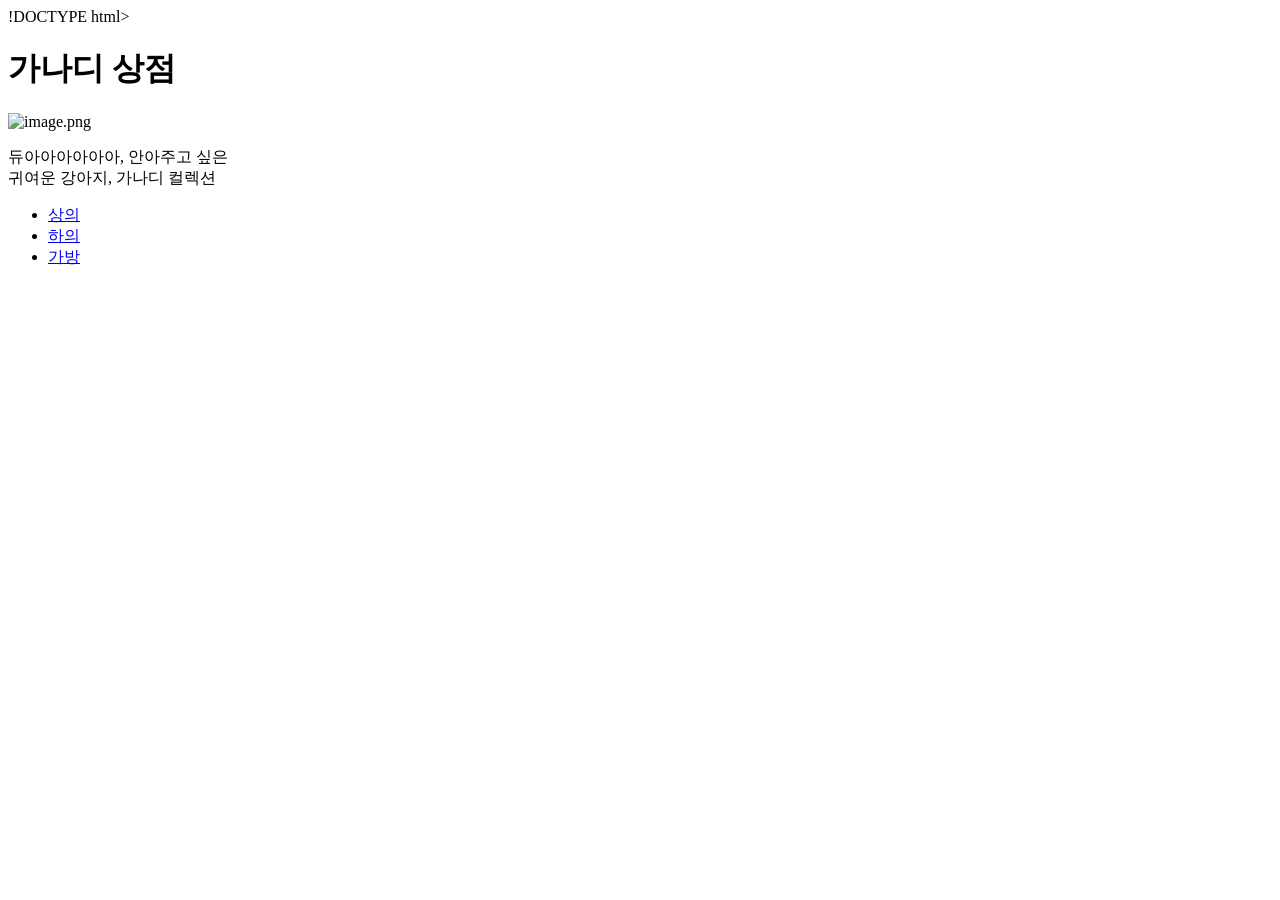
==== index.html @ 43e399bd "s" ====
!DOCTYPE html>
<html lang="ko">
  <head>
    <meta charset="UTF-8">
    <link rel="preconnect" href="https://fonts.googleapis.com">
    <link rel="preconnect" href="https://fonts.gstatic.com" crossorigin>
    <link href="https://fonts.googleapis.com/css2?family=Black+Han+Sans&family=Noto+Sans+KR:wght@400;700&display=swap" rel="stylesheet">
    <link rel="preconnect" href="https://fonts.googleapis.com">
   <link rel="preconnect" href="https://fonts.gstatic.com" crossorigin>
   <link href="https://fonts.googleapis.com/css2?family=Gamja+Flower&display=swap" rel="stylesheet">
    <link rel="stylesheet" href="css/reset.css">
    <link rel="stylesheet" href="css/style.css">
    <title>가나디 상점</title>
    
  </head>
  <body>
    <h1>가나디 상점</h1>
    <p>
      <img src="image.png" alt="image.png">
    </p>
    <p>
      듀아아아아아아, 안아주고 싶은<br>
      귀여운 강아지, 가나디 컬렉션
    </p>
    <ul>
      <li><a href="#">상의</a></li>
      <li><a href="#">하의</a></li>
      <li><a href="#">가방</a></li>
    </ul>
  </body>
</html>
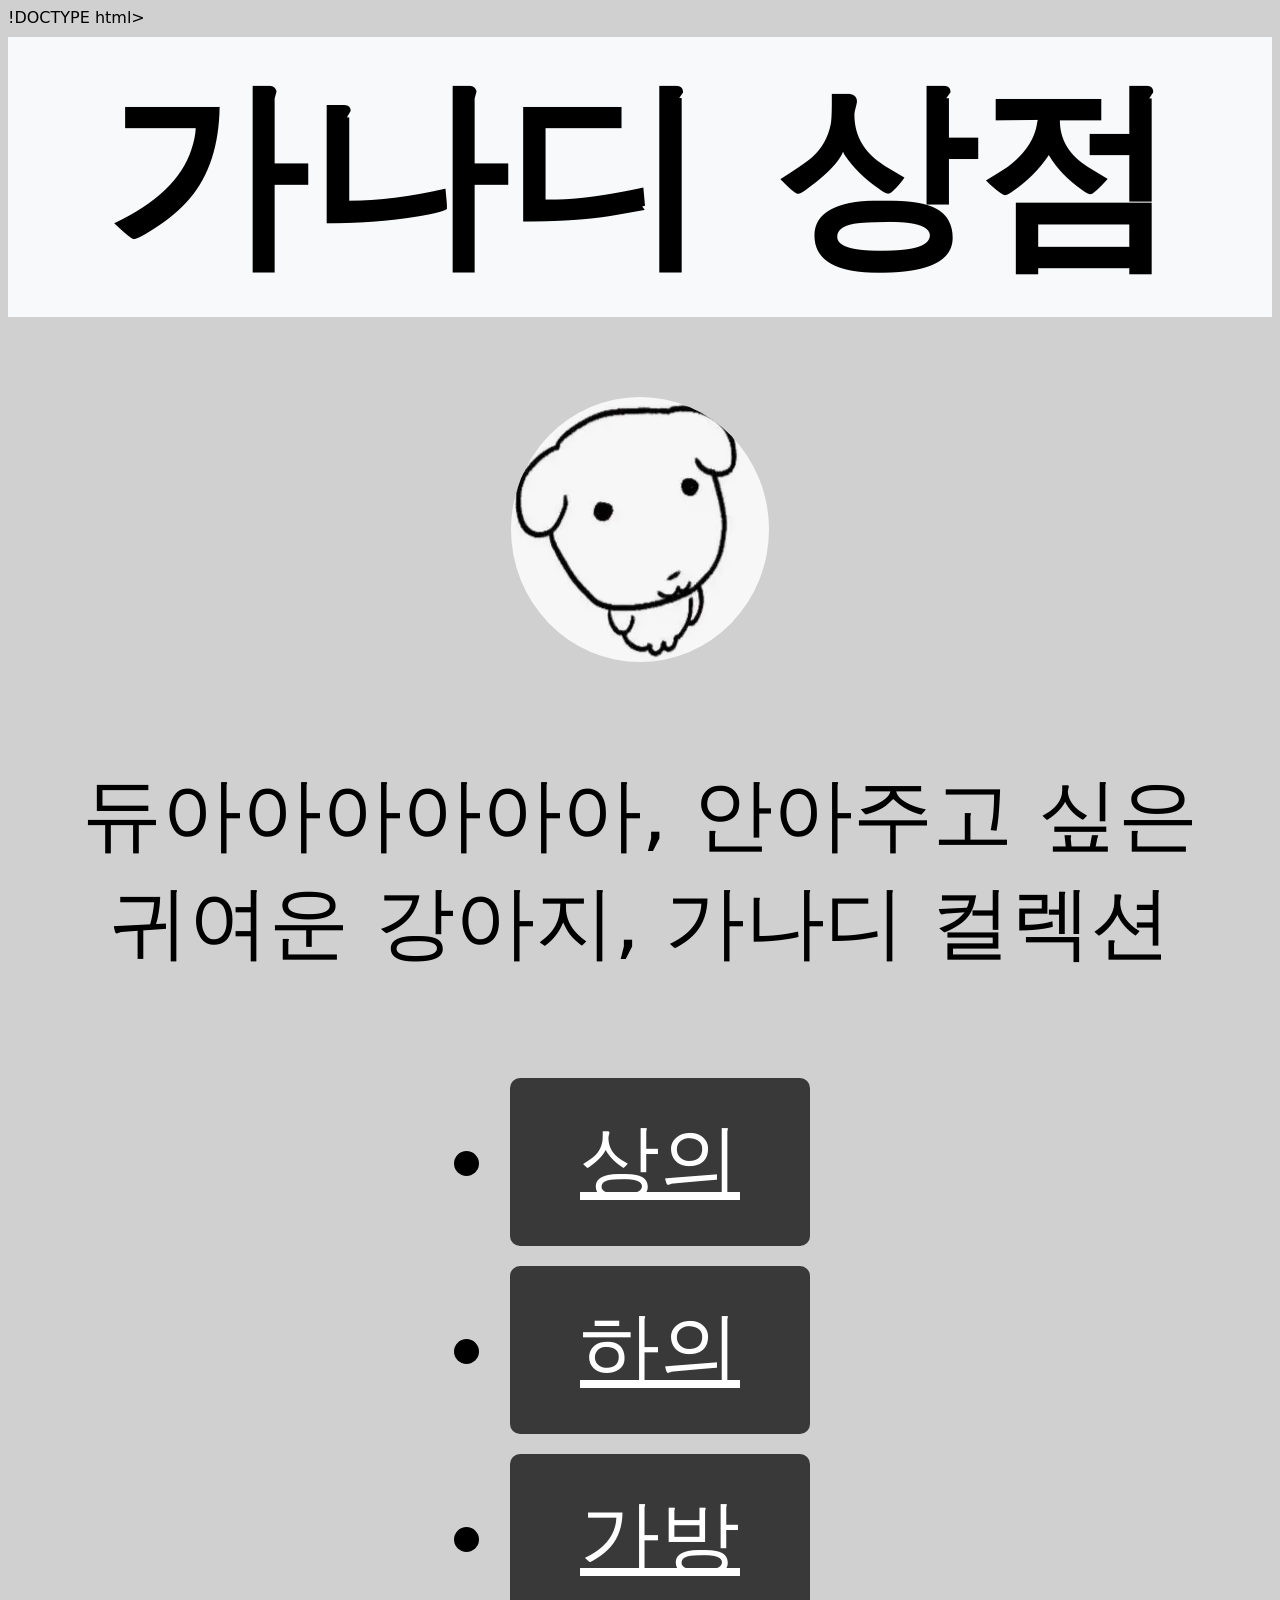
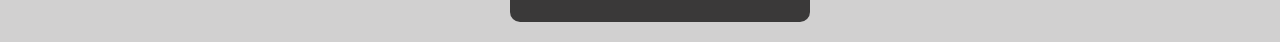
==== commit 85b31853: "s" ====
--- a/index.html
+++ b/index.html
@@ -8,8 +8,7 @@
     <link rel="preconnect" href="https://fonts.googleapis.com">
    <link rel="preconnect" href="https://fonts.gstatic.com" crossorigin>
    <link href="https://fonts.googleapis.com/css2?family=Gamja+Flower&display=swap" rel="stylesheet">
-    <link rel="stylesheet" href="css/reset.css">
-    <link rel="stylesheet" href="css/style.css">
+    <link rel="stylesheet" href="style.css">
     <title>가나디 상점</title>
     
   </head>
--- a/style.css
+++ b/style.css
@@ -0,0 +1,42 @@
+@charset "UTF-8";
+
+body {
+  font-family: "Gamja Flower", system-ui, "Noto Sans KR", sans-serif ;
+  background-color: rgb(215, 212, 213);
+  background-color: #d1d0d0;
+}
+h1 {
+  font-size: 200px ;
+  background-color: rgb(247, 249, 250);;
+  padding: 5px 0;
+  margin: 10px auto;
+  
+  text-align: center;
+ 
+}
+p, ul{
+  font-size: 80px;
+  text-align: center;
+  margin-bottom: 100px;
+
+  }
+
+img {
+  border-radius: 50%;
+}
+a{
+  background-color: #3a3939;
+  display: block;
+  padding: 30px 0;
+  border-radius: 10px;
+  color: #fff;
+  font-weight: 400;
+}
+
+ul{
+  width: 300px;
+  margin: 0 auto;
+}
+li{
+  margin-bottom: 20px;
+}
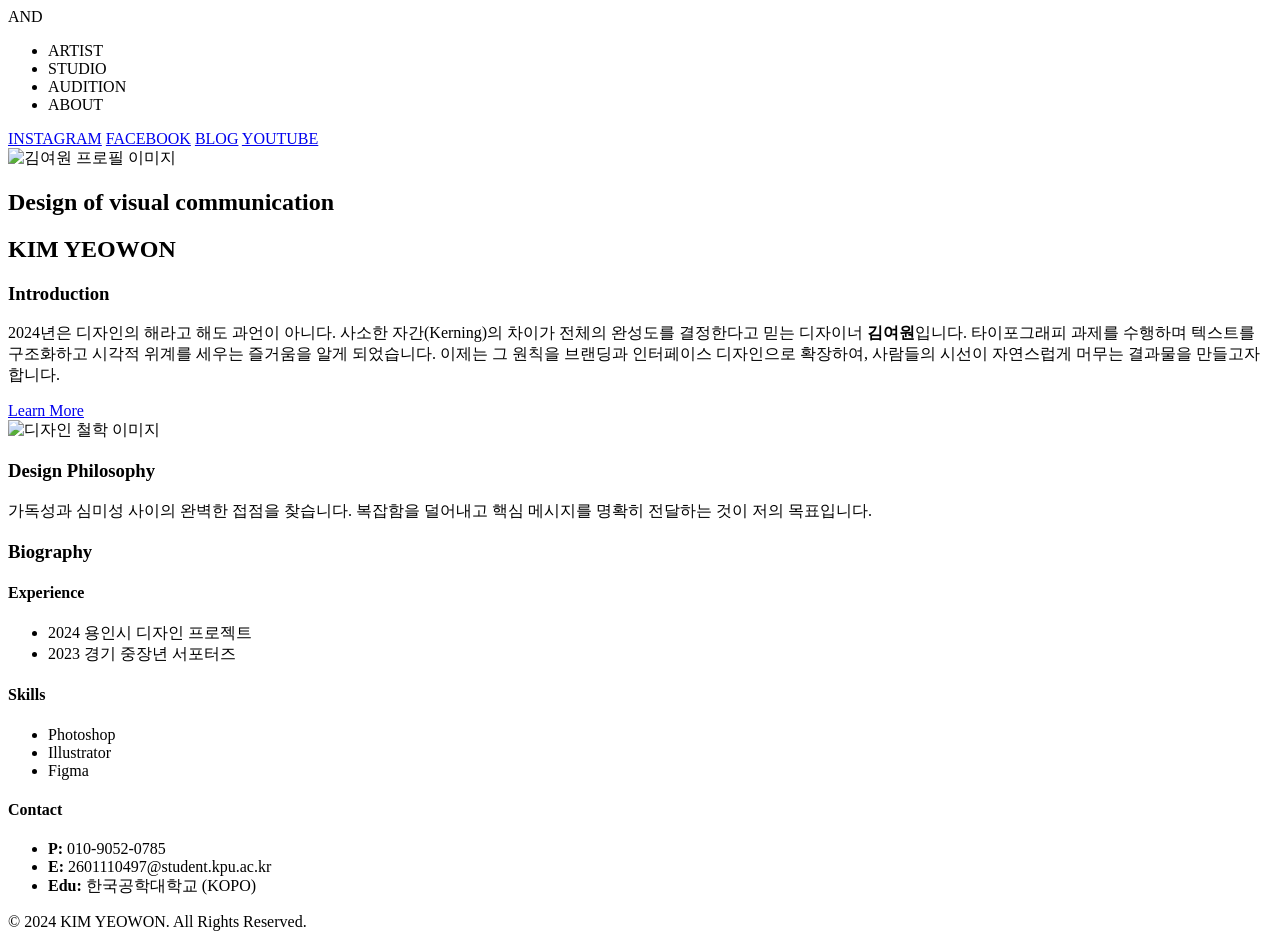
==== commit 178b73d4: "s" ====
--- a/index.html
+++ b/index.html
@@ -1,30 +1,106 @@
-!DOCTYPE html>
+<!DOCTYPE html>
 <html lang="ko">
-  <head>
+<head>
     <meta charset="UTF-8">
-    <link rel="preconnect" href="https://fonts.googleapis.com">
-    <link rel="preconnect" href="https://fonts.gstatic.com" crossorigin>
-    <link href="https://fonts.googleapis.com/css2?family=Black+Han+Sans&family=Noto+Sans+KR:wght@400;700&display=swap" rel="stylesheet">
-    <link rel="preconnect" href="https://fonts.googleapis.com">
-   <link rel="preconnect" href="https://fonts.gstatic.com" crossorigin>
-   <link href="https://fonts.googleapis.com/css2?family=Gamja+Flower&display=swap" rel="stylesheet">
-    <link rel="stylesheet" href="style.css">
-    <title>가나디 상점</title>
-    
-  </head>
-  <body>
-    <h1>가나디 상점</h1>
-    <p>
-      <img src="image.png" alt="image.png">
-    </p>
-    <p>
-      듀아아아아아아, 안아주고 싶은<br>
-      귀여운 강아지, 가나디 컬렉션
-    </p>
-    <ul>
-      <li><a href="#">상의</a></li>
-      <li><a href="#">하의</a></li>
-      <li><a href="#">가방</a></li>
-    </ul>
-  </body>
+    <meta name="viewport" content="width=device-width, initial-scale=1.0">
+    <title>김여원 | Design Portfolio</title>
+    <link href="https://fonts.googleapis.com/css2?family=Montserrat:wght@300;400;700&display=swap" rel="stylesheet">
+    <link rel="stylesheet" href="css/style.css">
+</head>
+<body>
+
+    <header>
+        <div class="header-inner">
+            <div class="logo">AND</div>
+            <nav class="gnb">
+                <ul>
+                    <li>ARTIST</li>
+                    <li>STUDIO</li>
+                    <li>AUDITION</li>
+                    <li>ABOUT</li>
+                </ul>
+            </nav>
+            <div class="sns-links">
+                <a href="#">INSTAGRAM</a>
+                <a href="#">FACEBOOK</a>
+                <a href="#">BLOG</a>
+                <a href="#">YOUTUBE</a>
+            </div>
+        </div>
+    </header>
+
+    <section class="main-visual">
+        <div class="container-inner">
+            <img src="images/profile_main.jpg" alt="김여원 프로필 이미지" class="large-profile">
+            <div class="main-title">
+                <h2>Design of visual communication</h2>
+                <h1>KIM YEOWON</h1>
+            </div>
+        </div>
+    </section>
+
+    <section class="introduction">
+        <div class="container-inner flex-container">
+            <div class="intro-left">
+                <h3>Introduction</h3>
+            </div>
+            <div class="intro-right">
+                <p>
+                    2024년은 디자인의 해라고 해도 과언이 아니다. 사소한 자간(Kerning)의 차이가 전체의 완성도를 결정한다고 믿는 디자이너 <strong>김여원</strong>입니다. 타이포그래피 과제를 수행하며 텍스트를 구조화하고 시각적 위계를 세우는 즐거움을 알게 되었습니다. 이제는 그 원칙을 브랜딩과 인터페이스 디자인으로 확장하여, 사람들의 시선이 자연스럽게 머무는 결과물을 만들고자 합니다.
+                </p>
+                <a href="#" class="more-link">Learn More</a>
+            </div>
+        </div>
+    </section>
+
+    <section class="grid-content">
+        <div class="container-inner flex-container">
+            <div class="content-image-box">
+                <img src="images/logo.png" alt="디자인 철학 이미지" class="content-img">
+            </div>
+            <div class="content-text-box">
+                <h3>Design Philosophy</h3>
+                <p>가독성과 심미성 사이의 완벽한 접점을 찾습니다. 복잡함을 덜어내고 핵심 메시지를 명확히 전달하는 것이 저의 목표입니다.</p>
+            </div>
+        </div>
+    </section>
+
+    <section class="biography">
+        <div class="container-inner">
+            <h3 class="biography-title">Biography</h3>
+            <div class="flex-container bio-grid">
+                <div class="bio-item">
+                    <h4>Experience</h4>
+                    <ul>
+                        <li><span>2024</span> 용인시 디자인 프로젝트</li>
+                        <li><span>2023</span> 경기 중장년 서포터즈</li>
+                    </ul>
+                </div>
+                <div class="bio-item">
+                    <h4>Skills</h4>
+                    <ul>
+                        <li>Photoshop</li>
+                        <li>Illustrator</li>
+                        <li>Figma</li>
+                    </ul>
+                </div>
+                <div class="bio-item">
+                    <h4>Contact</h4>
+                    <ul>
+                        <li><strong>P:</strong> 010-9052-0785</li>
+                        <li><strong>E:</strong> 2601110497@student.kpu.ac.kr</li>
+                        <li><strong>Edu:</strong> 한국공학대학교 (KOPO)</li>
+                    </ul>
+                </div>
+            </div>
+        </div>
+    </section>
+
+    <footer>
+        <div class="container-inner">
+            &copy; 2024 KIM YEOWON. All Rights Reserved.
+        </div>
+    </footer>
+
+</body>
 </html>
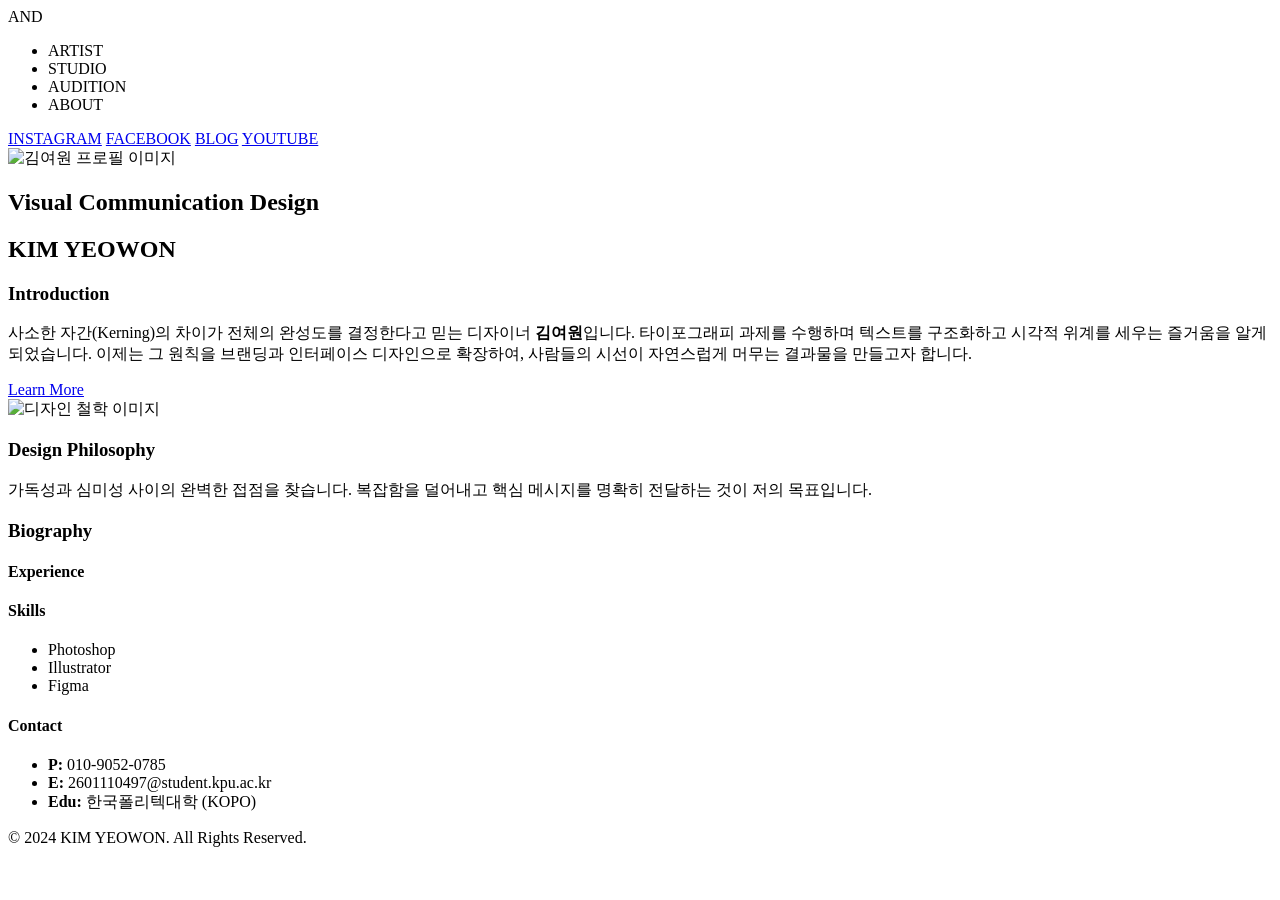
==== commit 045cfdc2: "d" ====
--- a/index.html
+++ b/index.html
@@ -33,7 +33,7 @@
         <div class="container-inner">
             <img src="images/profile_main.jpg" alt="김여원 프로필 이미지" class="large-profile">
             <div class="main-title">
-                <h2>Design of visual communication</h2>
+                <h2>Visual Communication Design</h2>
                 <h1>KIM YEOWON</h1>
             </div>
         </div>
@@ -46,7 +46,7 @@
             </div>
             <div class="intro-right">
                 <p>
-                    2024년은 디자인의 해라고 해도 과언이 아니다. 사소한 자간(Kerning)의 차이가 전체의 완성도를 결정한다고 믿는 디자이너 <strong>김여원</strong>입니다. 타이포그래피 과제를 수행하며 텍스트를 구조화하고 시각적 위계를 세우는 즐거움을 알게 되었습니다. 이제는 그 원칙을 브랜딩과 인터페이스 디자인으로 확장하여, 사람들의 시선이 자연스럽게 머무는 결과물을 만들고자 합니다.
+                    사소한 자간(Kerning)의 차이가 전체의 완성도를 결정한다고 믿는 디자이너 <strong>김여원</strong>입니다. 타이포그래피 과제를 수행하며 텍스트를 구조화하고 시각적 위계를 세우는 즐거움을 알게 되었습니다. 이제는 그 원칙을 브랜딩과 인터페이스 디자인으로 확장하여, 사람들의 시선이 자연스럽게 머무는 결과물을 만들고자 합니다.
                 </p>
                 <a href="#" class="more-link">Learn More</a>
             </div>
@@ -72,8 +72,7 @@
                 <div class="bio-item">
                     <h4>Experience</h4>
                     <ul>
-                        <li><span>2024</span> 용인시 디자인 프로젝트</li>
-                        <li><span>2023</span> 경기 중장년 서포터즈</li>
+                       
                     </ul>
                 </div>
                 <div class="bio-item">
@@ -89,7 +88,7 @@
                     <ul>
                         <li><strong>P:</strong> 010-9052-0785</li>
                         <li><strong>E:</strong> 2601110497@student.kpu.ac.kr</li>
-                        <li><strong>Edu:</strong> 한국공학대학교 (KOPO)</li>
+                        <li><strong>Edu:</strong> 한국폴리텍대학 (KOPO)</li>
                     </ul>
                 </div>
             </div>
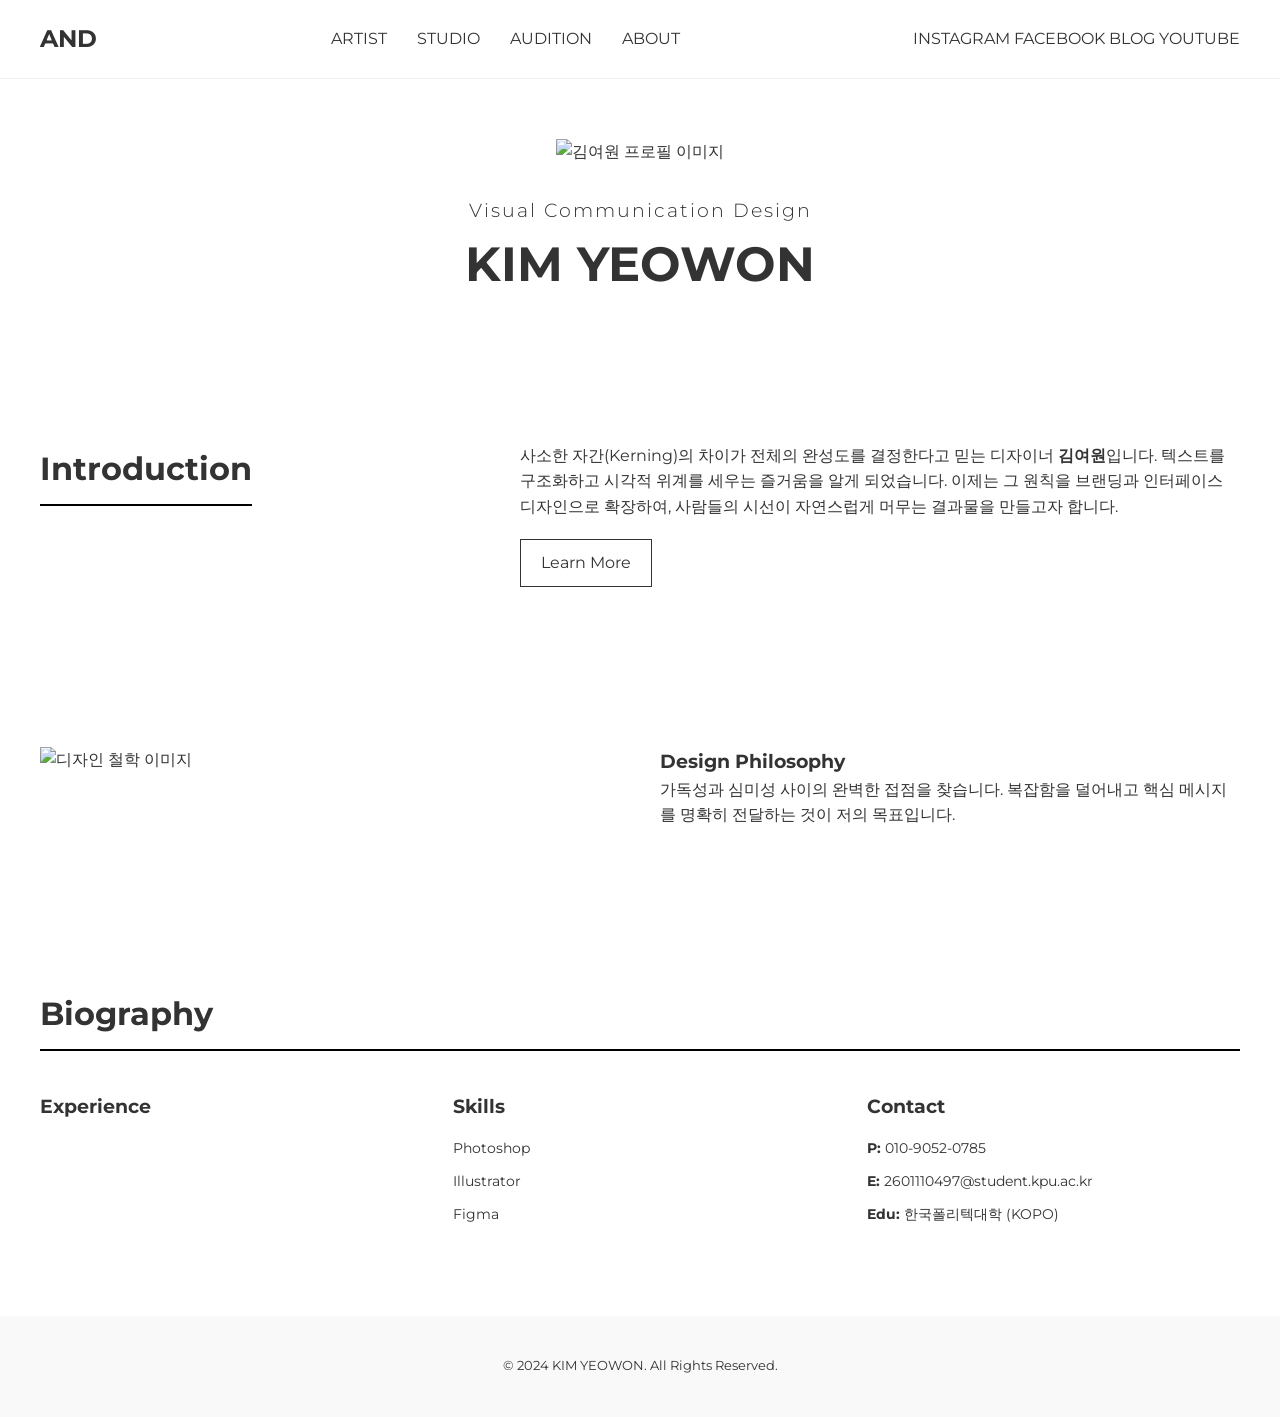
==== commit 01e2041b: "d" ====
--- a/index.html
+++ b/index.html
@@ -5,7 +5,7 @@
     <meta name="viewport" content="width=device-width, initial-scale=1.0">
     <title>김여원 | Design Portfolio</title>
     <link href="https://fonts.googleapis.com/css2?family=Montserrat:wght@300;400;700&display=swap" rel="stylesheet">
-    <link rel="stylesheet" href="css/style.css">
+    <link rel="stylesheet" href="style.css">
 </head>
 <body>
 
@@ -46,7 +46,7 @@
             </div>
             <div class="intro-right">
                 <p>
-                    사소한 자간(Kerning)의 차이가 전체의 완성도를 결정한다고 믿는 디자이너 <strong>김여원</strong>입니다. 타이포그래피 과제를 수행하며 텍스트를 구조화하고 시각적 위계를 세우는 즐거움을 알게 되었습니다. 이제는 그 원칙을 브랜딩과 인터페이스 디자인으로 확장하여, 사람들의 시선이 자연스럽게 머무는 결과물을 만들고자 합니다.
+                    사소한 자간(Kerning)의 차이가 전체의 완성도를 결정한다고 믿는 디자이너 <strong>김여원</strong>입니다. 텍스트를 구조화하고 시각적 위계를 세우는 즐거움을 알게 되었습니다. 이제는 그 원칙을 브랜딩과 인터페이스 디자인으로 확장하여, 사람들의 시선이 자연스럽게 머무는 결과물을 만들고자 합니다.
                 </p>
                 <a href="#" class="more-link">Learn More</a>
             </div>
--- a/style.css
+++ b/style.css
@@ -0,0 +1,40 @@
+/* 기본 초기화 */
+* { margin: 0; padding: 0; box-box: border-box; }
+body { font-family: 'Montserrat', sans-serif; color: #333; line-height: 1.6; }
+ul { list-style: none; }
+a { text-decoration: none; color: inherit; }
+
+.container-inner { max-width: 1200px; margin: 0 auto; padding: 0 20px; }
+.flex-container { display: flex; justify-content: space-between; gap: 40px; }
+
+/* 헤더 */
+header { padding: 20px 0; border-bottom: 1px solid #eee; }
+.header-inner { display: flex; justify-content: space-between; align-items: center; max-width: 1200px; margin: 0 auto; padding: 0 20px; }
+.logo { font-weight: 700; font-size: 24px; }
+.gnb ul { display: flex; gap: 30px; font-weight: 400; }
+
+/* 메인 비주얼 */
+.main-visual { padding: 60px 0; text-align: center; }
+.large-profile { width: 100%; max-height: 500px; object-fit: cover; margin-bottom: 30px; }
+.main-title h2 { font-weight: 300; font-size: 1.2rem; letter-spacing: 2px; }
+.main-title h1 { font-size: 3rem; font-weight: 700; }
+
+/* 소개 & 그리드 섹션 */
+section { padding: 80px 0; }
+.intro-left h3, .biography-title { font-size: 2rem; border-bottom: 2px solid #000; padding-bottom: 10px; }
+.intro-right { width: 60%; }
+.more-link { display: inline-block; margin-top: 20px; padding: 10px 20px; border: 1px solid #333; transition: 0.3s; }
+.more-link:hover { background: #000; color: #fff; }
+
+.content-image-box, .content-text-box { flex: 1; }
+.content-img { width: 100%; height: auto; }
+
+/* 약력 */
+.bio-grid { margin-top: 40px; }
+.bio-item { flex: 1; }
+.bio-item h4 { margin-bottom: 15px; font-size: 1.2rem; }
+.bio-item ul li { margin-bottom: 10px; font-size: 0.9rem; }
+.bio-item span { font-weight: 700; margin-right: 10px; }
+
+/* 푸터 */
+footer { padding: 40px 0; background: #f9f9f9; text-align: center; font-size: 0.8rem; }
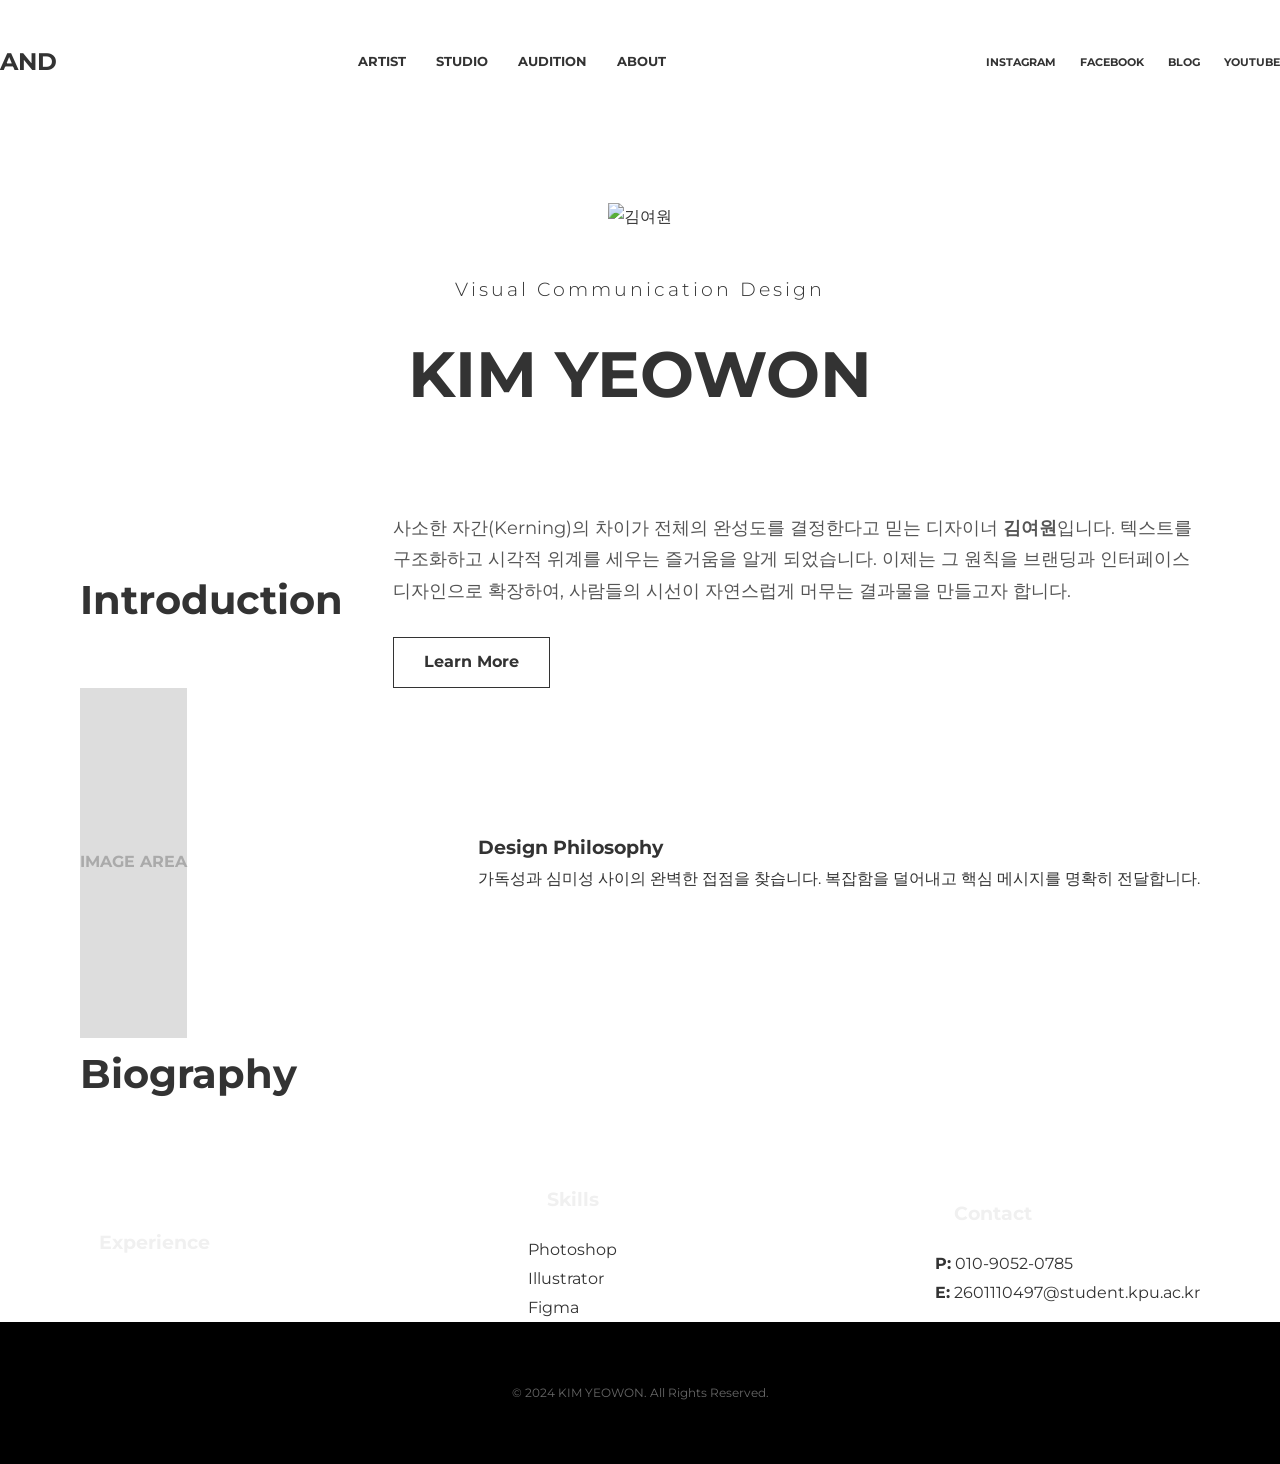
==== commit 40984867: "s" ====
--- a/index.html
+++ b/index.html
@@ -14,10 +14,10 @@
             <div class="logo">AND</div>
             <nav class="gnb">
                 <ul>
-                    <li>ARTIST</li>
-                    <li>STUDIO</li>
-                    <li>AUDITION</li>
-                    <li>ABOUT</li>
+                    <li><a href="#">ARTIST</a></li>
+                    <li><a href="#">STUDIO</a></li>
+                    <li><a href="#">AUDITION</a></li>
+                    <li><a href="#">ABOUT</a></li>
                 </ul>
             </nav>
             <div class="sns-links">
@@ -31,7 +31,7 @@
 
     <section class="main-visual">
         <div class="container-inner">
-            <img src="images/profile_main.jpg" alt="김여원 프로필 이미지" class="large-profile">
+            <img src="images/profile_main.jpg" alt="김여원" class="large-profile">
             <div class="main-title">
                 <h2>Visual Communication Design</h2>
                 <h1>KIM YEOWON</h1>
@@ -39,33 +39,33 @@
         </div>
     </section>
 
-    <section class="introduction">
+    <section class="introduction bg-light-gray">
         <div class="container-inner flex-container">
             <div class="intro-left">
                 <h3>Introduction</h3>
             </div>
             <div class="intro-right">
                 <p>
-                    사소한 자간(Kerning)의 차이가 전체의 완성도를 결정한다고 믿는 디자이너 <strong>김여원</strong>입니다. 텍스트를 구조화하고 시각적 위계를 세우는 즐거움을 알게 되었습니다. 이제는 그 원칙을 브랜딩과 인터페이스 디자인으로 확장하여, 사람들의 시선이 자연스럽게 머무는 결과물을 만들고자 합니다.
+                   사소한 자간(Kerning)의 차이가 전체의 완성도를 결정한다고 믿는 디자이너 <strong>김여원</strong>입니다. 텍스트를 구조화하고 시각적 위계를 세우는 즐거움을 알게 되었습니다. 이제는 그 원칙을 브랜딩과 인터페이스 디자인으로 확장하여, 사람들의 시선이 자연스럽게 머무는 결과물을 만들고자 합니다.
                 </p>
                 <a href="#" class="more-link">Learn More</a>
             </div>
         </div>
     </section>
 
-    <section class="grid-content">
+    <section class="grid-content bg-soft-blue">
         <div class="container-inner flex-container">
             <div class="content-image-box">
-                <img src="images/logo.png" alt="디자인 철학 이미지" class="content-img">
+                <div class="img-placeholder">IMAGE AREA</div>
             </div>
             <div class="content-text-box">
                 <h3>Design Philosophy</h3>
-                <p>가독성과 심미성 사이의 완벽한 접점을 찾습니다. 복잡함을 덜어내고 핵심 메시지를 명확히 전달하는 것이 저의 목표입니다.</p>
+                <p>가독성과 심미성 사이의 완벽한 접점을 찾습니다. 복잡함을 덜어내고 핵심 메시지를 명확히 전달합니다.</p>
             </div>
         </div>
     </section>
 
-    <section class="biography">
+    <section class="biography bg-dark-navy">
         <div class="container-inner">
             <h3 class="biography-title">Biography</h3>
             <div class="flex-container bio-grid">
@@ -88,7 +88,6 @@
                     <ul>
                         <li><strong>P:</strong> 010-9052-0785</li>
                         <li><strong>E:</strong> 2601110497@student.kpu.ac.kr</li>
-                        <li><strong>Edu:</strong> 한국폴리텍대학 (KOPO)</li>
                     </ul>
                 </div>
             </div>
--- a/style.css
+++ b/style.css
@@ -1,40 +1,68 @@
 /* 기본 초기화 */
-* { margin: 0; padding: 0; box-box: border-box; }
-body { font-family: 'Montserrat', sans-serif; color: #333; line-height: 1.6; }
+* { margin: 0; padding: 0; box-sizing: border-box; }
+body { font-family: 'Montserrat', sans-serif; line-height: 1.8; color: #333; }
 ul { list-style: none; }
 a { text-decoration: none; color: inherit; }
 
-.container-inner { max-width: 1200px; margin: 0 auto; padding: 0 20px; }
-.flex-container { display: flex; justify-content: space-between; gap: 40px; }
+.container-inner { max-width: 1200px; margin: 0 auto; padding: 0 40px; }
+.flex-container { display: flex; justify-content: space-between; gap: 50px; align-items: center; }
+
+/* --- 1. SNS 링크 밑줄 효과 --- */
+.sns-links a {
+    position: relative;
+    margin-left: 20px;
+    font-size: 11px;
+    font-weight: 700;
+    padding-bottom: 5px;
+    transition: color 0.3s ease;
+}
+
+/* 링크 밑줄의 초기 상태 (너비 0) */
+.sns-links a::after {
+    content: "";
+    position: absolute;
+    left: 0;
+    bottom: 0;
+    width: 0;
+    height: 2px;
+    background-color: #000; /* 밑줄 색상 */
+    transition: width 0.3s ease;
+}
+
+/* 마우스를 올렸을 때 너비 100%로 변경 */
+.sns-links a:hover::after {
+    width: 100%;
+}
+
+/* --- 2. 섹션별 다채로운 배경색 --- */
 
 /* 헤더 */
-header { padding: 20px 0; border-bottom: 1px solid #eee; }
-.header-inner { display: flex; justify-content: space-between; align-items: center; max-width: 1200px; margin: 0 auto; padding: 0 20px; }
-.logo { font-weight: 700; font-size: 24px; }
-.gnb ul { display: flex; gap: 30px; font-weight: 400; }
+header { padding: 40px 0; background: #fff; }
+.header-inner { display: flex; justify-content: space-between; align-items: center; }
+.logo { font-size: 24px; font-weight: 700; }
+.gnb ul { display: flex; gap: 30px; font-size: 13px; font-weight: 700; }
 
 /* 메인 비주얼 */
-.main-visual { padding: 60px 0; text-align: center; }
-.large-profile { width: 100%; max-height: 500px; object-fit: cover; margin-bottom: 30px; }
-.main-title h2 { font-weight: 300; font-size: 1.2rem; letter-spacing: 2px; }
-.main-title h1 { font-size: 3rem; font-weight: 700; }
+.main-visual { padding: 80px 0; text-align: center; background-color: #ffffff; }
+.large-profile { width: 100%; max-height: 600px; object-fit: cover; margin-bottom: 40px; }
+.main-title h2 { font-weight: 300; font-size: 1.2rem; letter-spacing: 3px; margin-bottom: 10px; }
+.main-title h1 { font-size: 4rem; font-weight: 700; }
 
-/* 소개 & 그리드 섹션 */
-section { padding: 80px 0; }
-.intro-left h3, .biography-title { font-size: 2rem; border-bottom: 2px solid #000; padding-bottom: 10px; }
-.intro-right { width: 60%; }
-.more-link { display: inline-block; margin-top: 20px; padding: 10px 20px; border: 1px solid #333; transition: 0.3s; }
-.more-link:hover { background: #000; color: #fff; }
+/* Introduction 섹션 - 파스텔톤 오렌지/베이지 */
+.bg-intro { background-color: #fff5eb; padding: 120px 0; }
+.intro-left h3 { font-size: 2.5rem; font-weight: 700; }
+.intro-right p { font-size: 1.1rem; color: #555; }
+.more-link { display: inline-block; margin-top: 30px; padding: 10px 30px; border: 1px solid #333; font-weight: 700; }
 
-.content-image-box, .content-text-box { flex: 1; }
-.content-img { width: 100%; height: auto; }
+/* Design Philosophy 섹션 - 차분한 블루/그레이 */
+.bg-philosophy { background-color: #eef2f6; padding: 120px 0; }
+.img-placeholder { background: #ddd; width: 100%; height: 350px; display: flex; align-items: center; justify-content: center; font-weight: 700; color: #aaa; }
 
-/* 약력 */
-.bio-grid { margin-top: 40px; }
-.bio-item { flex: 1; }
-.bio-item h4 { margin-bottom: 15px; font-size: 1.2rem; }
-.bio-item ul li { margin-bottom: 10px; font-size: 0.9rem; }
-.bio-item span { font-weight: 700; margin-right: 10px; }
+/* Biography 섹션 - 딥한 네이비/블랙 & 대비되는 텍스트 */
+.bg-bio { background-color: #1a1a1a; color: #fff; padding: 120px 0; }
+.biography-title { font-size: 2.5rem; border-bottom: 2px solid #fff; padding-bottom: 20px; margin-bottom: 50px; }
+.bio-item h4 { font-size: 1.2rem; margin-bottom: 20px; color: #f0f0f0; border-left: 4px solid #fff; padding-left: 15px; }
+.bio-item span { font-weight: 700; margin-right: 10px; color: #aaa; }
 
 /* 푸터 */
-footer { padding: 40px 0; background: #f9f9f9; text-align: center; font-size: 0.8rem; }+footer { padding: 60px 0; background: #000; color: #666; text-align: center; font-size: 12px; }
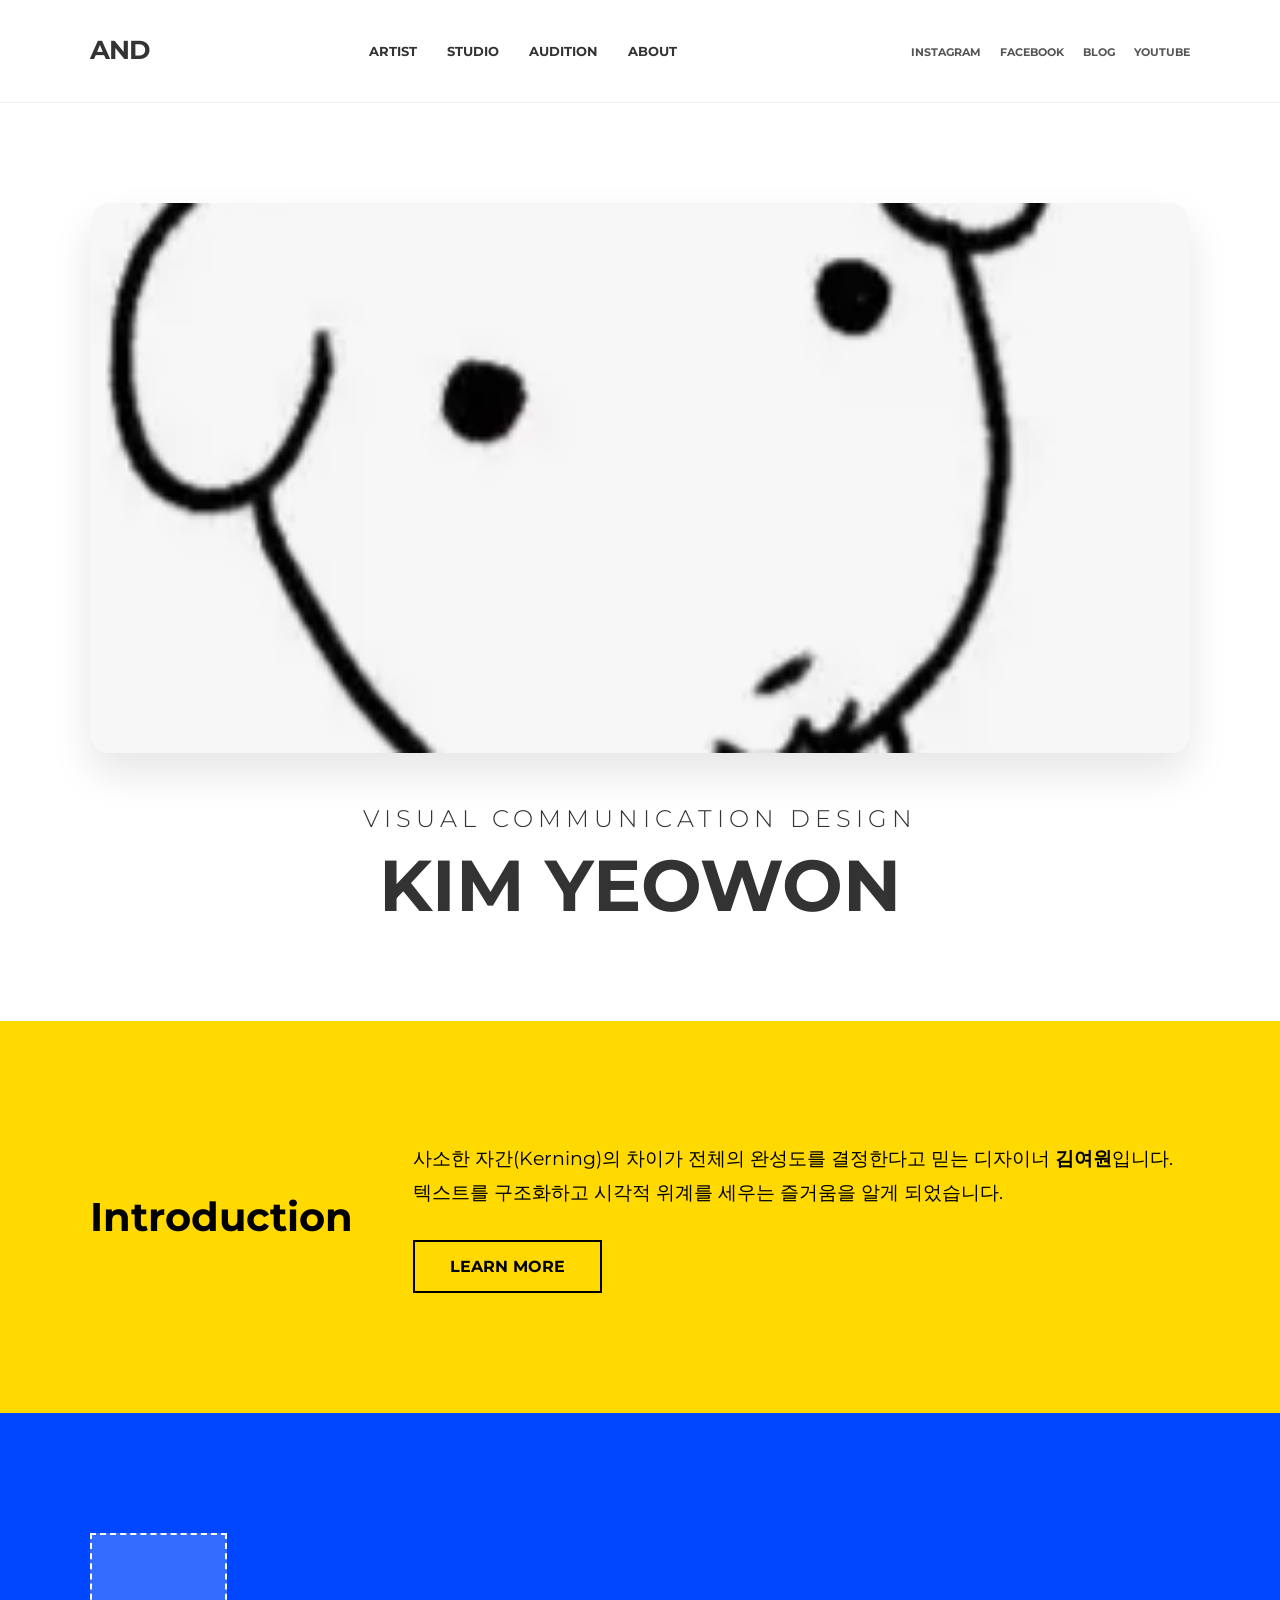
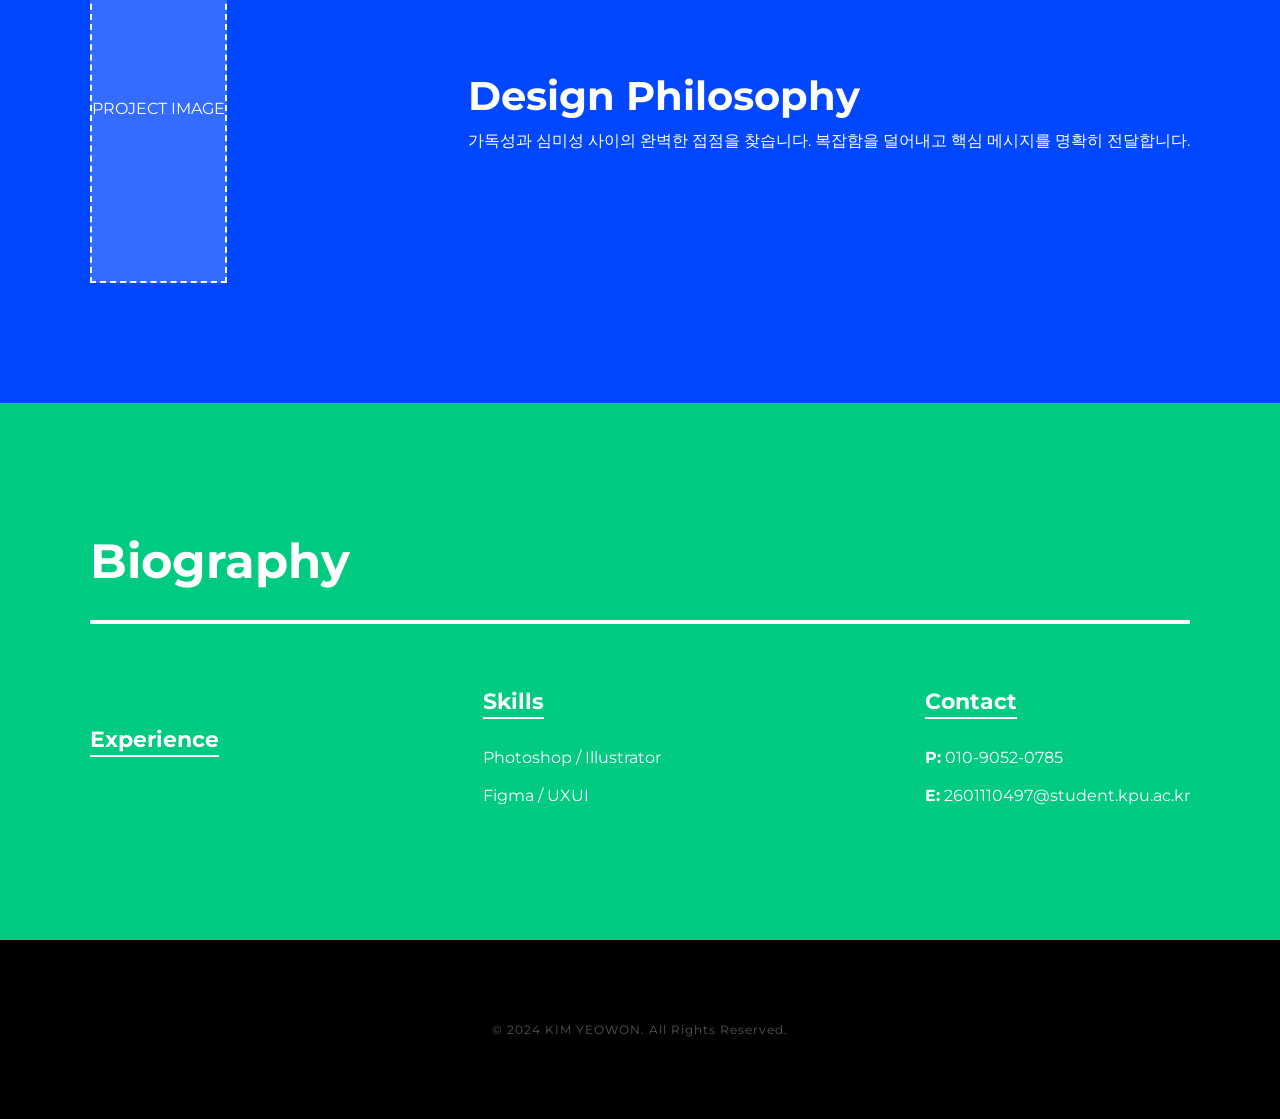
==== commit e377d065: "d" ====
--- a/index.html
+++ b/index.html
@@ -31,7 +31,7 @@
 
     <section class="main-visual">
         <div class="container-inner">
-            <img src="images/profile_main.jpg" alt="김여원" class="large-profile">
+            <img src="image.png" alt="김여원" class="large-profile">
             <div class="main-title">
                 <h2>Visual Communication Design</h2>
                 <h1>KIM YEOWON</h1>
@@ -39,24 +39,24 @@
         </div>
     </section>
 
-    <section class="introduction bg-light-gray">
+    <section class="introduction color-section color-1">
         <div class="container-inner flex-container">
             <div class="intro-left">
                 <h3>Introduction</h3>
             </div>
             <div class="intro-right">
                 <p>
-                   사소한 자간(Kerning)의 차이가 전체의 완성도를 결정한다고 믿는 디자이너 <strong>김여원</strong>입니다. 텍스트를 구조화하고 시각적 위계를 세우는 즐거움을 알게 되었습니다. 이제는 그 원칙을 브랜딩과 인터페이스 디자인으로 확장하여, 사람들의 시선이 자연스럽게 머무는 결과물을 만들고자 합니다.
+                    사소한 자간(Kerning)의 차이가 전체의 완성도를 결정한다고 믿는 디자이너 <strong>김여원</strong>입니다.텍스트를 구조화하고 시각적 위계를 세우는 즐거움을 알게 되었습니다.
                 </p>
                 <a href="#" class="more-link">Learn More</a>
             </div>
         </div>
     </section>
 
-    <section class="grid-content bg-soft-blue">
+    <section class="grid-content color-section color-2">
         <div class="container-inner flex-container">
             <div class="content-image-box">
-                <div class="img-placeholder">IMAGE AREA</div>
+                <div class="img-placeholder">PROJECT IMAGE</div>
             </div>
             <div class="content-text-box">
                 <h3>Design Philosophy</h3>
@@ -65,22 +65,19 @@
         </div>
     </section>
 
-    <section class="biography bg-dark-navy">
+    <section class="biography color-section color-3">
         <div class="container-inner">
             <h3 class="biography-title">Biography</h3>
             <div class="flex-container bio-grid">
                 <div class="bio-item">
                     <h4>Experience</h4>
-                    <ul>
-                       
-                    </ul>
+                    
                 </div>
                 <div class="bio-item">
                     <h4>Skills</h4>
                     <ul>
-                        <li>Photoshop</li>
-                        <li>Illustrator</li>
-                        <li>Figma</li>
+                        <li>Photoshop / Illustrator</li>
+                        <li>Figma / UXUI</li>
                     </ul>
                 </div>
                 <div class="bio-item">
--- a/style.css
+++ b/style.css
@@ -1,68 +1,75 @@
-/* 기본 초기화 */
+/* 공통 레이아웃 */
 * { margin: 0; padding: 0; box-sizing: border-box; }
-body { font-family: 'Montserrat', sans-serif; line-height: 1.8; color: #333; }
+body { font-family: 'Montserrat', sans-serif; line-height: 1.6; color: #333; overflow-x: hidden; }
 ul { list-style: none; }
 a { text-decoration: none; color: inherit; }
 
-.container-inner { max-width: 1200px; margin: 0 auto; padding: 0 40px; }
-.flex-container { display: flex; justify-content: space-between; gap: 50px; align-items: center; }
+.container-inner { max-width: 1200px; margin: 0 auto; padding: 0 50px; }
+.flex-container { display: flex; justify-content: space-between; align-items: center; gap: 60px; }
 
-/* --- 1. SNS 링크 밑줄 효과 --- */
+/* 헤더 및 GNB */
+header { padding: 30px 0; background: #fff; position: sticky; top: 0; z-index: 100; border-bottom: 1px solid #f0f0f0; }
+.header-inner { display: flex; justify-content: space-between; align-items: center; max-width: 1200px; margin: 0 auto; padding: 0 50px; }
+.logo { font-size: 26px; font-weight: 700; letter-spacing: -1px; }
+.gnb ul { display: flex; gap: 30px; }
+.gnb ul li a { font-weight: 700; font-size: 13px; }
+
+/* --- 1. SNS 링크 밑줄 애니메이션 (핵심 요청) --- */
 .sns-links a {
     position: relative;
-    margin-left: 20px;
+    margin-left: 15px;
     font-size: 11px;
     font-weight: 700;
-    padding-bottom: 5px;
-    transition: color 0.3s ease;
+    padding-bottom: 3px;
+    color: #555;
+    transition: color 0.3s;
 }
 
-/* 링크 밑줄의 초기 상태 (너비 0) */
 .sns-links a::after {
     content: "";
     position: absolute;
     left: 0;
     bottom: 0;
-    width: 0;
+    width: 0; /* 처음엔 선이 없음 */
     height: 2px;
-    background-color: #000; /* 밑줄 색상 */
-    transition: width 0.3s ease;
+    background-color: #000; /* 선 색상 */
+    transition: width 0.3s ease; /* 0.3초 동안 너비가 늘어남 */
 }
 
-/* 마우스를 올렸을 때 너비 100%로 변경 */
 .sns-links a:hover::after {
-    width: 100%;
+    width: 100%; /* 마우스 올리면 선이 꽉 참 */
 }
 
-/* --- 2. 섹션별 다채로운 배경색 --- */
+/* 메인 비주얼 */
+.main-visual { padding: 100px 0; text-align: center; }
+.large-profile { width: 100%; max-height: 550px; object-fit: cover; border-radius: 20px; box-shadow: 0 20px 40px rgba(0,0,0,0.1); }
+.main-title { margin-top: 40px; }
+.main-title h2 { font-weight: 300; letter-spacing: 5px; text-transform: uppercase; margin-bottom: 10px; }
+.main-title h1 { font-size: 4.5rem; font-weight: 700; line-height: 1; }
 
-/* 헤더 */
-header { padding: 40px 0; background: #fff; }
-.header-inner { display: flex; justify-content: space-between; align-items: center; }
-.logo { font-size: 24px; font-weight: 700; }
-.gnb ul { display: flex; gap: 30px; font-size: 13px; font-weight: 700; }
+/* --- 2. 섹션별 컬러풀 배경색 (핵심 요청) --- */
+.color-section { padding: 120px 0; transition: transform 0.3s; }
 
-/* 메인 비주얼 */
-.main-visual { padding: 80px 0; text-align: center; background-color: #ffffff; }
-.large-profile { width: 100%; max-height: 600px; object-fit: cover; margin-bottom: 40px; }
-.main-title h2 { font-weight: 300; font-size: 1.2rem; letter-spacing: 3px; margin-bottom: 10px; }
-.main-title h1 { font-size: 4rem; font-weight: 700; }
+/* Introduction: 옐로우 & 블랙 텍스트 */
+.color-1 { background-color: #ffd900; color: #000; }
+.color-1 .more-link { border: 2px solid #000; }
 
-/* Introduction 섹션 - 파스텔톤 오렌지/베이지 */
-.bg-intro { background-color: #fff5eb; padding: 120px 0; }
-.intro-left h3 { font-size: 2.5rem; font-weight: 700; }
-.intro-right p { font-size: 1.1rem; color: #555; }
-.more-link { display: inline-block; margin-top: 30px; padding: 10px 30px; border: 1px solid #333; font-weight: 700; }
+/* Philosophy: 딥 블루 & 화이트 텍스트 */
+.color-2 { background-color: #0047FF; color: #fff; }
+.img-placeholder { background: rgba(255,255,255,0.2); width: 100%; height: 350px; border: 2px dashed #fff; display: flex; align-items: center; justify-content: center; }
 
-/* Design Philosophy 섹션 - 차분한 블루/그레이 */
-.bg-philosophy { background-color: #eef2f6; padding: 120px 0; }
-.img-placeholder { background: #ddd; width: 100%; height: 350px; display: flex; align-items: center; justify-content: center; font-weight: 700; color: #aaa; }
+/* Biography: 퍼플 & 화이트 텍스트 */
+.color-3 { background-color: #00cb81; color: #fff; }
+.biography-title { font-size: 3rem; border-bottom: 4px solid #fff; padding-bottom: 20px; margin-bottom: 60px; }
 
-/* Biography 섹션 - 딥한 네이비/블랙 & 대비되는 텍스트 */
-.bg-bio { background-color: #1a1a1a; color: #fff; padding: 120px 0; }
-.biography-title { font-size: 2.5rem; border-bottom: 2px solid #fff; padding-bottom: 20px; margin-bottom: 50px; }
-.bio-item h4 { font-size: 1.2rem; margin-bottom: 20px; color: #f0f0f0; border-left: 4px solid #fff; padding-left: 15px; }
-.bio-item span { font-weight: 700; margin-right: 10px; color: #aaa; }
+/* 상세 스타일 */
+h3 { font-size: 2.5rem; font-weight: 700; }
+.intro-right p { font-size: 1.2rem; font-weight: 400; line-height: 1.8; }
+.more-link { display: inline-block; margin-top: 30px; padding: 12px 35px; text-transform: uppercase; font-weight: 700; transition: 0.3s; }
+.more-link:hover { background: #000; color: #fff; border-color: #000; }
 
-/* 푸터 */
-footer { padding: 60px 0; background: #000; color: #666; text-align: center; font-size: 12px; }+.bio-item h4 { font-size: 1.4rem; margin-bottom: 25px; text-decoration: underline; text-underline-offset: 8px; }
+.bio-item li { margin-bottom: 12px; font-size: 1rem; }
+.bio-item span { font-weight: 700; opacity: 0.7; margin-right: 10px; }
+
+footer { padding: 80px 0; background: #000; color: #555; text-align: center; font-size: 12px; letter-spacing: 1px; }
